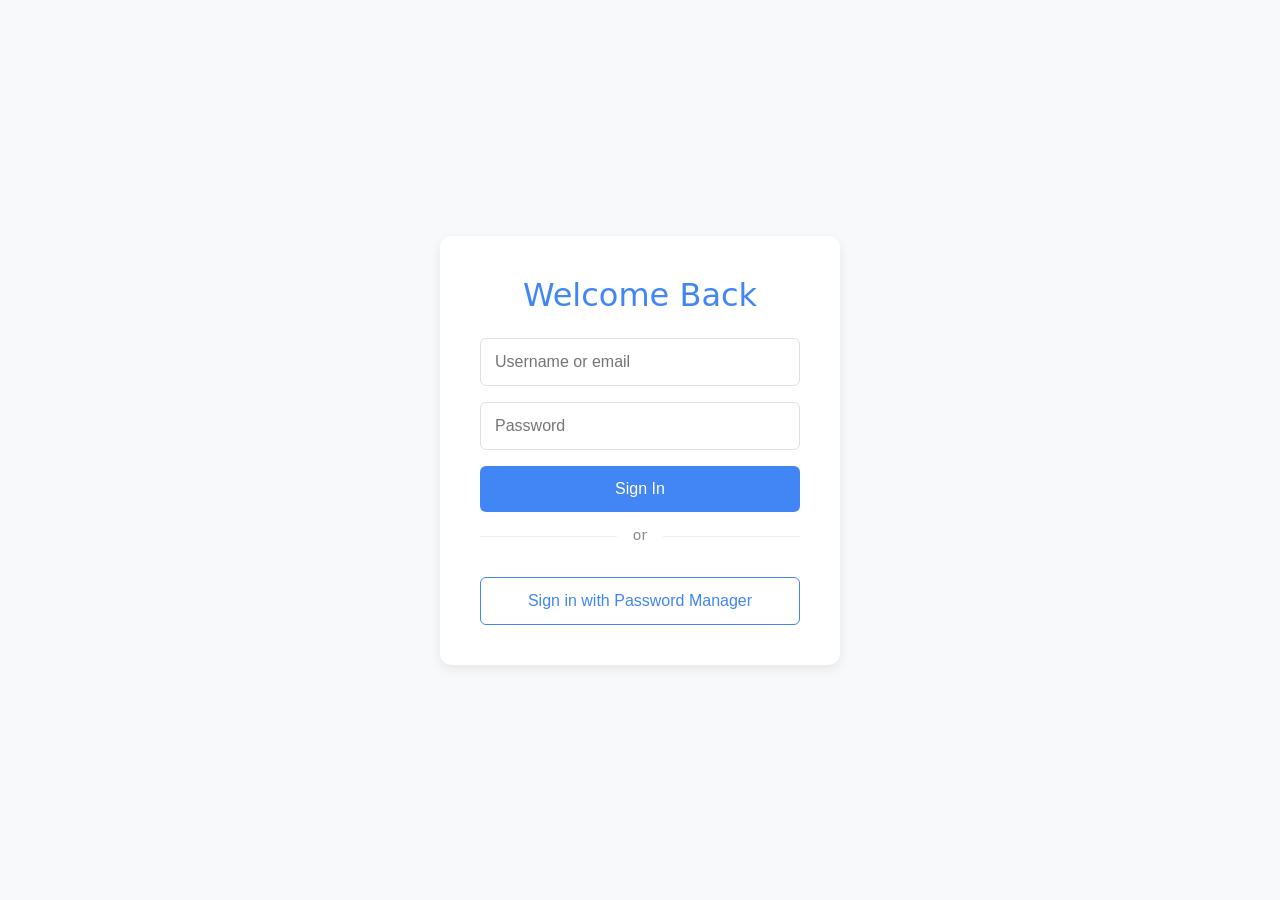
==== dashboard.html @ 856369a7 "authenticating with PM creds" ====
<!DOCTYPE html>
<html lang="en">
<head>
  <meta charset="UTF-8">
  <meta name="viewport" content="width=device-width, initial-scale=1.0">
  <title>Dashboard</title>
  <style>
    body {
      font-family: 'Segoe UI', system-ui, sans-serif;
      margin: 0;
      padding: 2rem;
      background: #f8f9fa;
    }
    .dashboard-container {
      max-width: 800px;
      margin: 0 auto;
      background: white;
      padding: 2rem;
      border-radius: 8px;
      box-shadow: 0 2px 10px rgba(0,0,0,0.1);
    }
    .welcome-message {
      color: #4285f4;
      margin-bottom: 2rem;
    }
  </style>
</head>
<body>
  <div class="dashboard-container">
    <h1 class="welcome-message">Welcome, <span id="usernameDisplay"></span>!</h1>
    <p>You have successfully logged in.</p>
    <button id="logoutBtn" style="padding: 0.5rem 1rem; margin-top: 1rem;">Logout</button>
  </div>

  <script>
    document.addEventListener('DOMContentLoaded', () => {
      const username = sessionStorage.getItem('currentUser');
      if (!username) {
        window.location.href = 'index.html';
        return;
      }
      
      document.getElementById('usernameDisplay').textContent = username;
      
      document.getElementById('logoutBtn').addEventListener('click', () => {
        sessionStorage.removeItem('currentUser');
        window.location.href = 'index.html';
      });
    });
  </script>
</body>
</html>
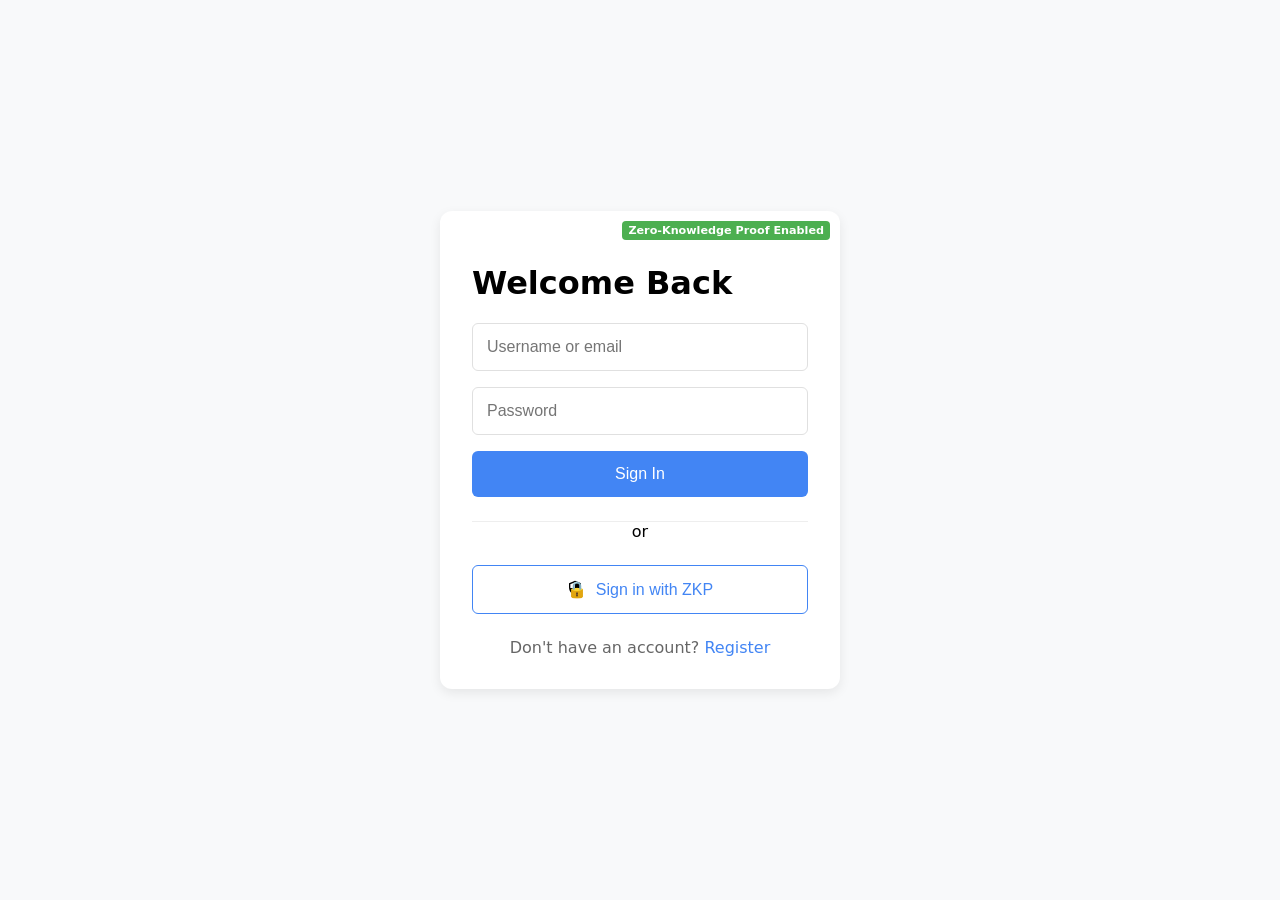
==== commit be8faad5: "various debugs" ====
--- a/dashboard.html
+++ b/dashboard.html
@@ -1,5 +1,6 @@
 <!DOCTYPE html>
 <html lang="en">
+
 <head>
   <meta charset="UTF-8">
   <meta name="viewport" content="width=device-width, initial-scale=1.0">
@@ -11,20 +12,23 @@
       padding: 2rem;
       background: #f8f9fa;
     }
+
     .dashboard-container {
       max-width: 800px;
       margin: 0 auto;
       background: white;
       padding: 2rem;
       border-radius: 8px;
-      box-shadow: 0 2px 10px rgba(0,0,0,0.1);
+      box-shadow: 0 2px 10px rgba(0, 0, 0, 0.1);
     }
+
     .welcome-message {
       color: #4285f4;
       margin-bottom: 2rem;
     }
   </style>
 </head>
+
 <body>
   <div class="dashboard-container">
     <h1 class="welcome-message">Welcome, <span id="usernameDisplay"></span>!</h1>
@@ -33,20 +37,21 @@
   </div>
 
   <script>
-    document.addEventListener('DOMContentLoaded', () => {
-      const username = sessionStorage.getItem('currentUser');
-      if (!username) {
+    document.addEventListener('DOMContentLoaded', async () => {
+      // Check for auth token first
+      const token = localStorage.getItem('authToken');
+
+      if (!token) {
         window.location.href = 'index.html';
         return;
       }
-      
-      document.getElementById('usernameDisplay').textContent = username;
-      
+
       document.getElementById('logoutBtn').addEventListener('click', () => {
-        sessionStorage.removeItem('currentUser');
+        localStorage.removeItem('authToken');
         window.location.href = 'index.html';
       });
     });
   </script>
 </body>
+
 </html>
